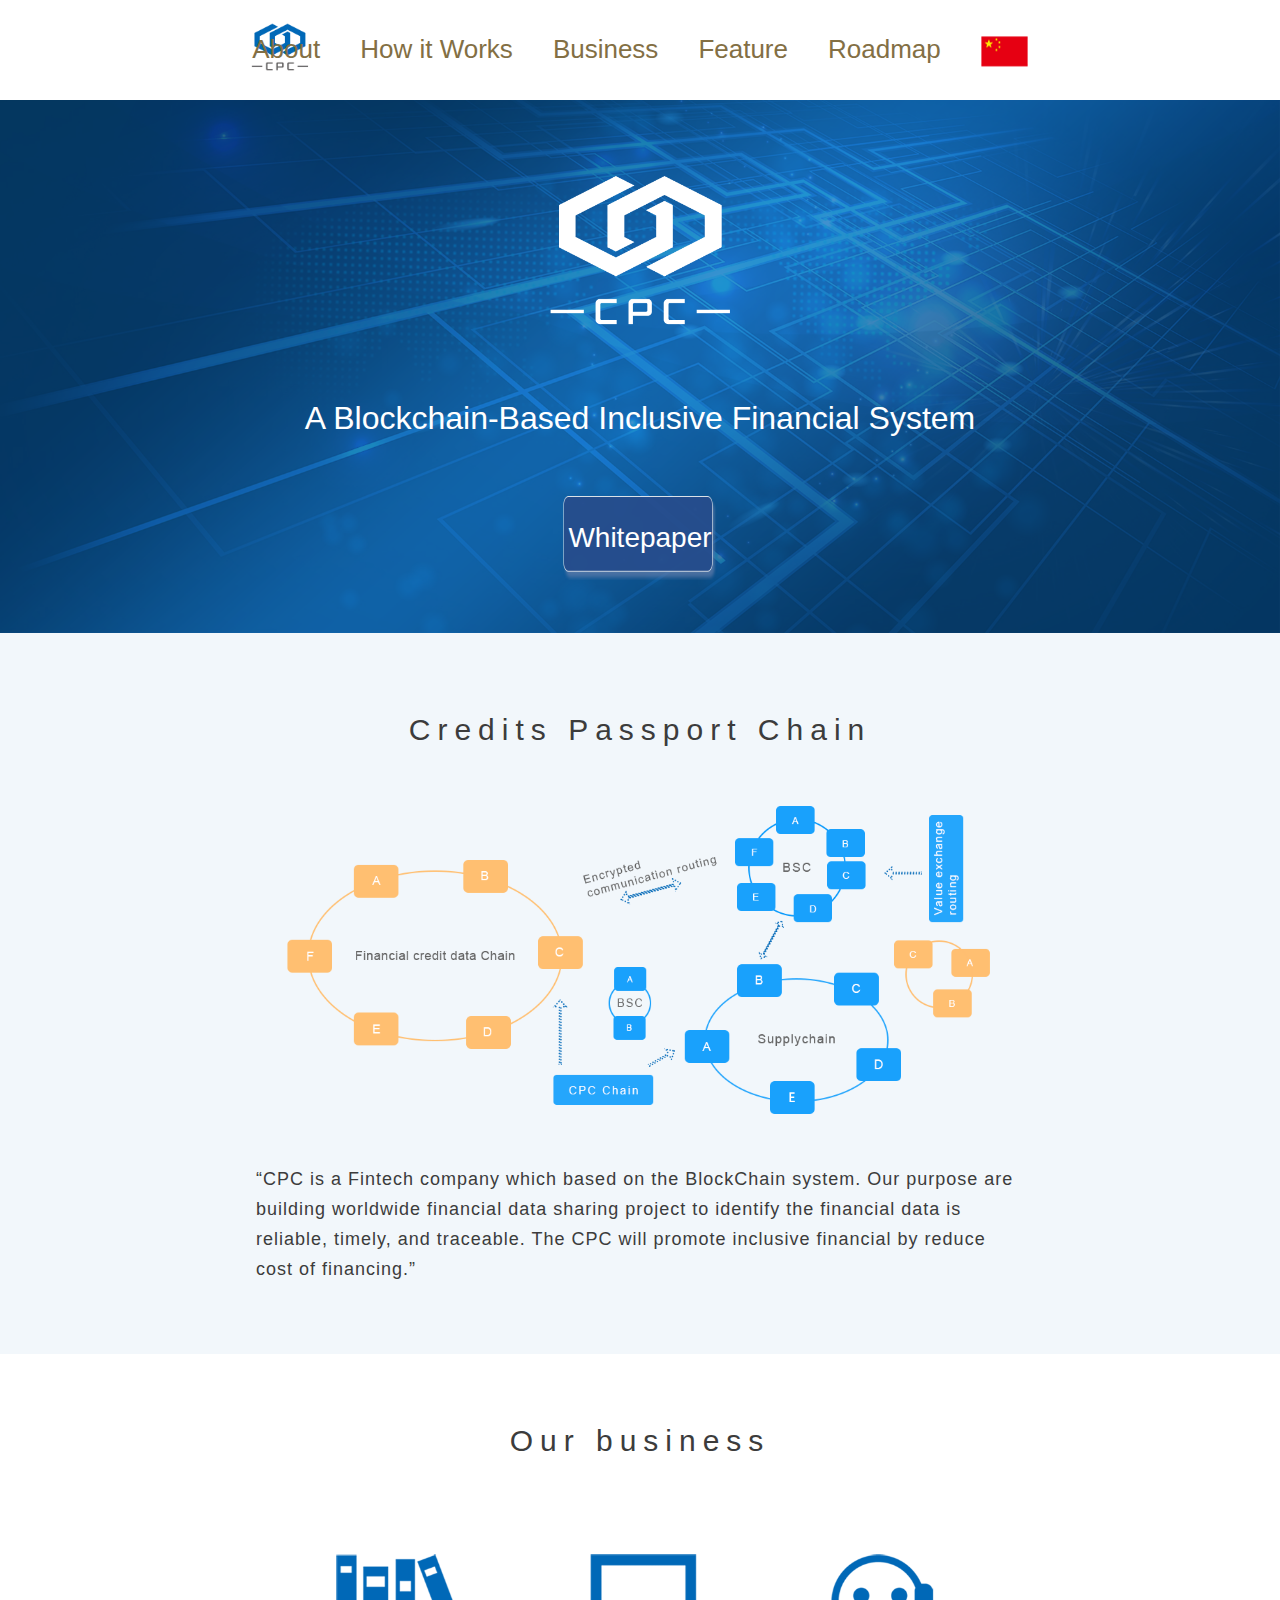
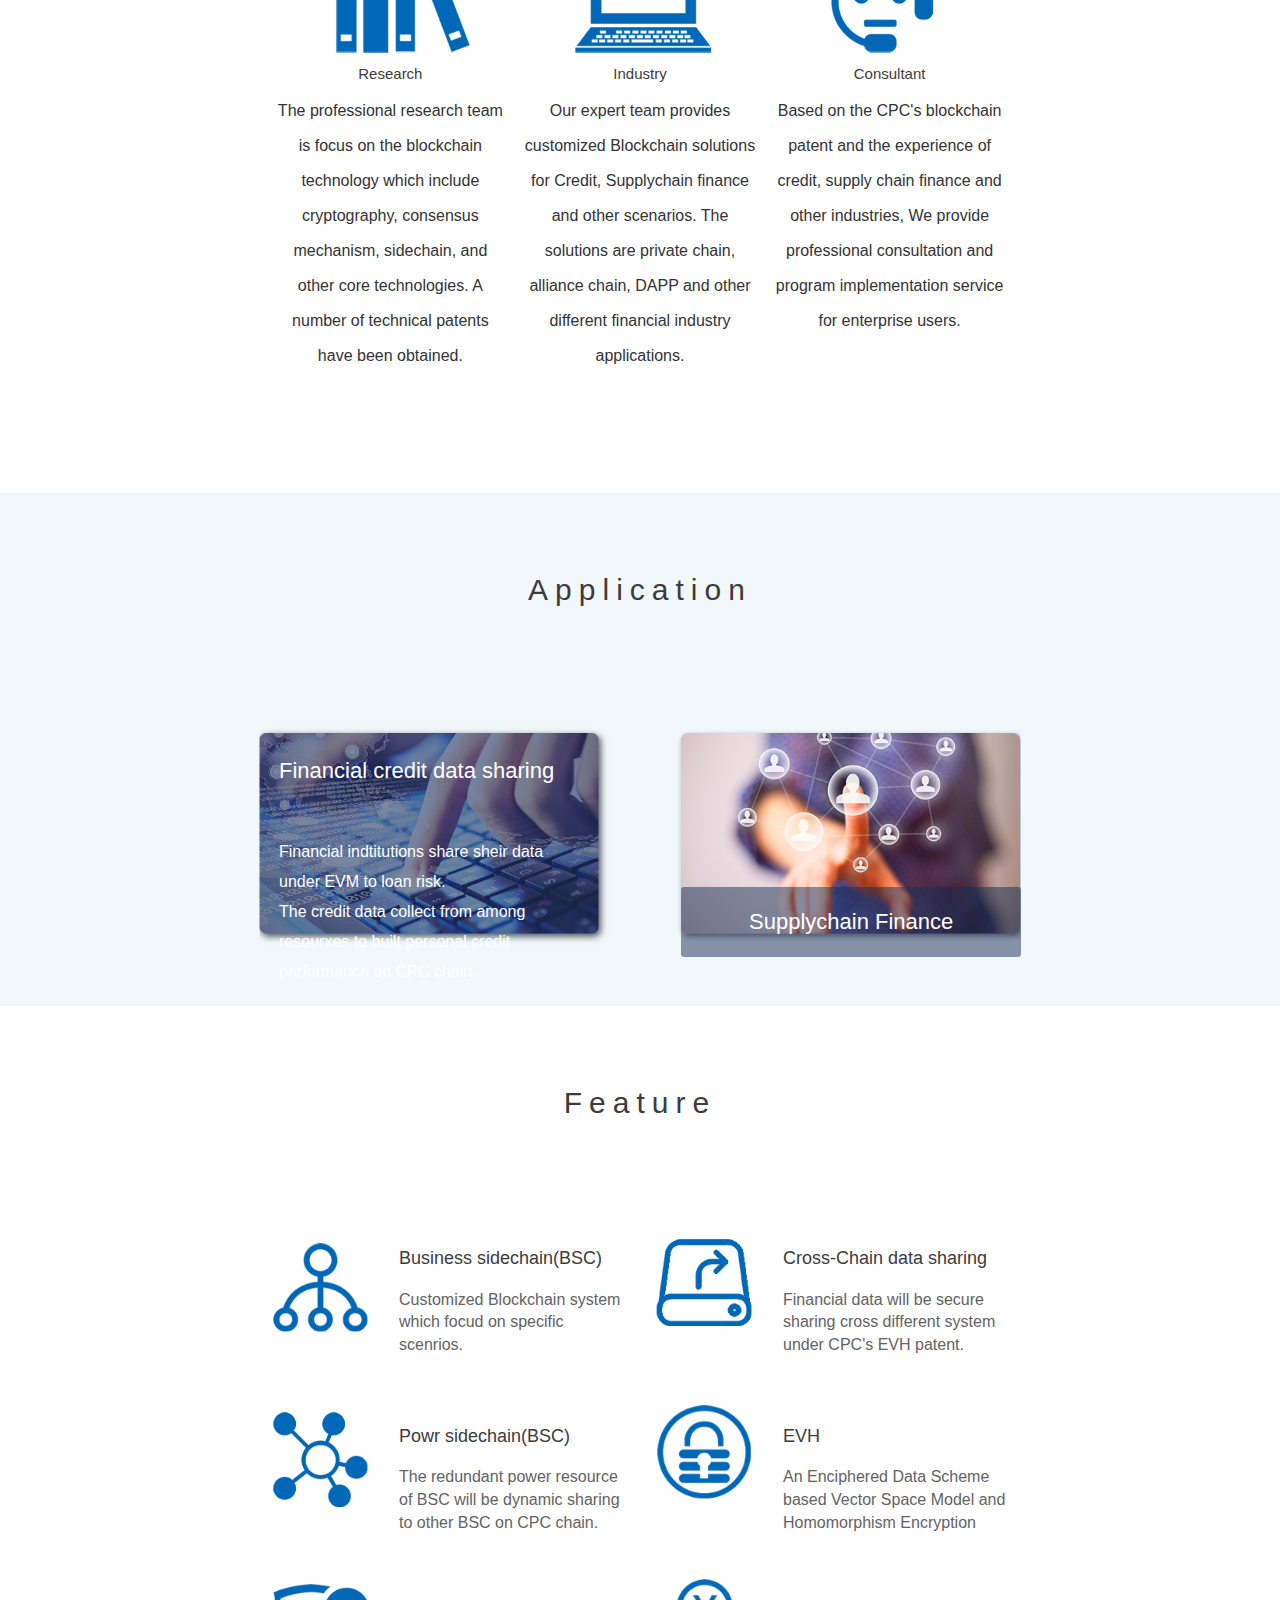
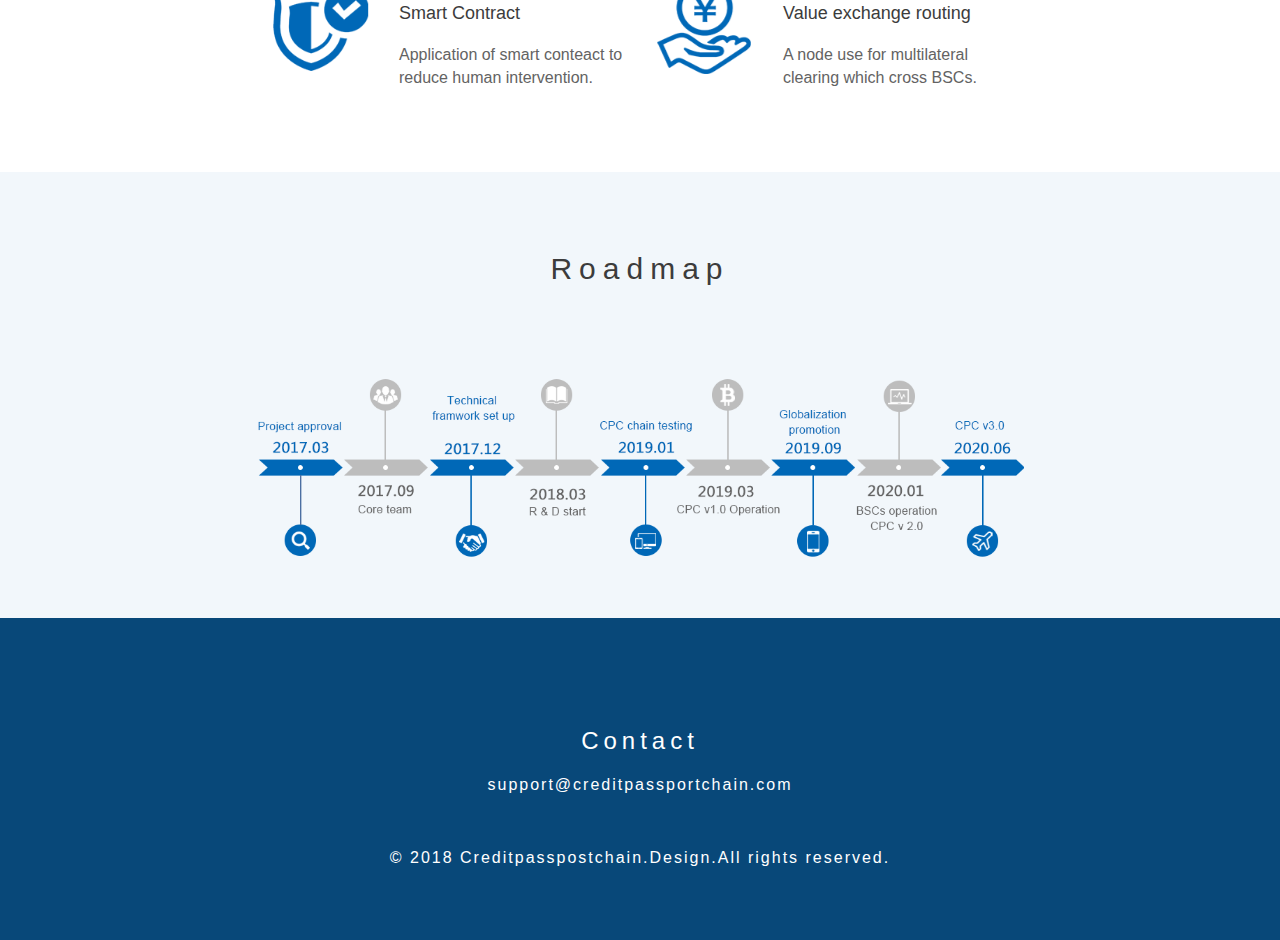
==== 信证通/mobile/index.html @ 22875850 "提交代码" ====
<!doctype html>
<html>
<head>
    <meta charset="utf-8">
    <title></title>
    <link href="../bootstrap/css/bootstrap.css" rel="stylesheet" type="text/css">
    <link href="../bootstrap/css/bootstrap-theme.css.no" rel="stylesheet" type="text/css">
    <link href="index.css" rel="stylesheet" type="text/css">
    <script src="../bootstrap/jquery-1.9.1.js"></script>
    <script src="../bootstrap/js/bootstrap.js"></script>
    <script src="../js/index.js"></script>
    <script>
        if (!/Android|webOS|iPhone|iPod|BlackBerry/i.test(navigator.userAgent)) {
            location.href = "../index.html"
        }
    </script>
</head>
<body style="margin: 0 auto;">
<div>

    <div class=" navbar-fixed-top header">
        <div class="banner">
            <table class="s_hd">
                <tbody>
                <tr>
                    <td style="margin:0;padding:0;">
                                <span class="s_nav">
                                    <a href="#">About</a>
                                    <a href="#about">How it Works</a>
                                    <a href="#service">Business</a>
                                     <a href="#innovate">Feature</a>
                                     <a href="#roadmap">Roadmap</a>
                                    <a href="chinese.html"><img src="../image/chinese.png" alt=""></a>
                                 </span>
                    </td>
                </tr>
                </tbody>
            </table>
        </div>
        <img src="../image/logoE.png" alt="" class="logo">
    </div>

    <div class="content">
        <div class="banner">
            <div class="banner-div">
                <div>
                    <h6>
                        <img class="bannerLogo" src="../image/bannerLogoE.png" alt="">
                    </h6>
                    <h2 class="blockchain"> A Blockchain-Based Inclusive Financial System</h2>
                    <div class="btnBox">

                        <a href="Creditpassportchain(CPC)v2.4.6.pdf">
                            <div class="btnRight fl">Whitepaper</div>
                        </a>

                    </div>
                </div>
            </div>
            <img style="width:100%;" src="../image/bannerBg.png">
        </div>
        <div class="about" id="about">
            <div>
                <h3 class="title-font">Credits Passport Chain</h3>
                <img src="../image/creditsE.png">
                <p class="divBox"> “CPC is a Fintech company which based on the BlockChain system. Our purpose
                    are building worldwide financial data sharing project to identify the financial data is
                    reliable, timely, and traceable. The CPC will promote inclusive financial by reduce cost of
                    financing.”</p>
            </div>
        </div>
        <div class="service" id="service">
            <h3 class="title-font">Our business</h3>
            <img src="../image/serviceBg.png" alt="">
            <div class="divBox">
                    <span>
                        <h5>Research</h5>
                        The professional research team is focus on the blockchain technology which include cryptography, consensus mechanism, sidechain, and other core technologies. A number of technical patents have been obtained.
                    </span>
                <span>
                        <h5>Industry</h5>
                        Our expert team provides customized Blockchain solutions for Credit, Supplychain finance and other scenarios. The solutions are  private chain, alliance chain, DAPP and other different financial industry applications.
                    </span>
                <span>
                        <h5>Consultant</h5>
                        Based on the CPC's blockchain patent and the experience of credit, supply chain finance and other industries, We provide professional consultation and program implementation service for enterprise users.
                    </span>
            </div>
        </div>
        <div class="business" id="business">
            <div>
                <h3 class="title-font">Application</h3>
                <div id="businessCon" class="businessCon ">
                        <span class="divBox">
                            <h5>Financial credit data sharing</h5>
                            Financial indtitutions share sheir data under EVM to loan risk.</br>
                            The credit data  collect from among resourxes to built personal credit performance on CPC chain.
                        </span>
                    <span class="spanRight divBox">
                            <h5 class="show">Supplychain Finance</h5>
                            <p class="showText">CPC provides customized Blockchain supplychain slotuions for our custom. These sloutions focus on different business scenarios.</p>
                        </span>
                </div>
            </div>
        </div>
        <div class="innovate" id="innovate">
            <h3 class="title-font">Feature</h3>
            <div class="container-fluid innovate-div">
                <div class="row">
                    <div class="col-xs-2"></div>
                    <div class="col-xs-2">
                        <img class="innovateCon-img" src="../image/innovateLeft.png" alt="">
                    </div>
                    <div class="innovateCon col-xs-6">
                            <span>
                                <h4>Business sidechain(BSC)</h4>
                                Customized Blockchain system which focud on specific scenrios.
                            </span>
                        <span>
                                <h4>Powr sidechain(BSC)</h4>
                                The redundant power resource of BSC will be dynamic sharing to other BSC on CPC chain.
                            </span>
                        <span>
                                <h4>Smart Contract</h4>
                                Application of smart conteact to reduce human intervention.
                            </span>
                    </div>
                    <div class="col-xs-2"></div>
                </div>
                <div class="row">
                    <div class="col-xs-2"></div>
                    <div class="col-xs-2">
                        <img class="innovateCon-img" src="../image/innovateRight.png" alt="">
                    </div>
                    <div class="innovateCon col-xs-6">
                            <span>
                                <h4>Cross-Chain data sharing</h4>
                                Financial data will be secure sharing cross different system under CPC's EVH patent.
                            </span>
                        <span>
                                <h4>EVH</h4>
                                An Enciphered Data Scheme based Vector Space Model and Homomorphism Encryption
                            </span>
                        <span>
                                <h4>Value exchange routing</h4>
                                A node use for multilateral clearing which cross BSCs.
                            </span>
                    </div>
                    <div class="col-xs-2"></div>
                </div>
            </div>
        </div>
        <div class="roadmap" id="roadmap">
            <div class="roadmapCon">
                <h3 class="title-font">Roadmap</h3>
                <img class="roadmapCon-img" src="../image/roadmapE.png" alt="">
            </div>
        </div>
    </div>
    <div class="footer">
        <div class="footerCon">
            <h4>Contact</h4>
            <p>support@creditpassportchain.com</p>
            <p class="footerCon-p">© 2018 Creditpasspostchain.Design.All rights reserved.</p>
        </div>
    </div>
</div>
</body>
</html>
---- 信证通/mobile/index.css ----
.s_hd {
    margin: 0 auto;
    border-collapse: collapse;
    border-width: 0;
    vertical-align: middle;
}

.s_nav {
    margin: 0;
}

.s_nav a {
    padding: 10px 20px 10px 20px;
    float: left;
    font-size: 26px;
    display: block;
    margin: 0;
    top: 50%;
    transform: translateY(-50%);
    text-decoration: none;
    color: #836f44;
    text-align: center;
}

.switch_lanmu {
    color: #005699 !important;
    border-bottom: 1px #005699 solid;
}

.s_nav a:hover {
    color: #005699 !important;
    border-bottom: 1px #005699 solid;
}

.logo {
    width: 60px;
    margin-top: -30px;
    margin-left: 30px;
}

.blockchain {
    position: absolute;
    font-size: 32px;
    color: #ffffff;
    width: 100%;
    bottom: 35%;
    text-align: center;
}

.btnBox {
    height: 92px;
}

.btnRight {
    background: url(../image/btnBg2.png);
    background-size: 100% 100%;
    position: absolute;
    left: 50%;
    bottom: 10%;
    float: left;
    transform: translate(-50%, 0%);
    height: 92px;
    width: 300px;
    color: #fff;
    font-size: 28px;
    text-align: center;
    line-height: 84px;
}

.bannerLogo {
    width: 15%;
    left: 50%;
    position: absolute;
    transform: translate(-50%, 0%);
}

.title-font {
    font-size: 30px;
    letter-spacing: 7px;
    color: #3c3c3c;
    text-align: center;
}

.content {
    margin-top: 100px;
}

.content .banner {
    position: relative;
}

.content .banner .banner-div {
    position: absolute;
    width: 100%;
    height: 100%;
}

.content .about {
    width: 100%;
    background: #f2f7fb;
    padding: 60px 5% 60px 5%;
}

.content .about div img {
    width: 100%;
    margin-top: 50px;
}

.content .about div p {
    font-size: 18px;
    line-height: 30px;
    letter-spacing: 5px;
    margin-top: 50px;
    color: #3c3c3c;
}

.content .about .divBox {
    letter-spacing: 1px;
}

.content .service {
    padding: 50px 5% 120px 5%;
}

.content .service img {
    width: 80%;
    margin-left: 10%;
    margin-top: 80px;
}

.content .service h6 {
    margin: 126px 0 38px 74px;
}

.content .service div span h5 {
    font-size: 15px;
    color: #3c3c3c;
    text-align: center;
}

.content .service .divBox {
    text-align: center;
}

.content .service .divBox span {
    letter-spacing: 0;
}

.content .service div span {
    display: inline-block;
    width: 30%;
    font-size: 16px;
    line-height: 35px;
    letter-spacing: 3px;
    margin: 0 1%;
    vertical-align: top;
}

.content .business {
    width: 100%;
    background: #f2f7fb;
    padding: 60px 5% 60px 5%;
}

.content .business div .businessCon {
    background: url(../image/businesses.png);
    background-size: 100% 100%;
    margin-top: 120px;
    position: relative;
}

.content .business div .businessCon span {
    display: inline-block;
    width: 40%;
    color: #fff;
    font-size: 16px;
    line-height: 30px;
    letter-spacing: 3px;
    margin-left: 3%;
    vertical-align: top;
}

.content .business div .businessCon span h5 {
    font-size: 22px;
    margin-top: 10%;
    margin-bottom: 10%;
}

.content .business div .businessCon .spanRight {
    position: absolute;
    display: inline-block;
    width: 44.2%;
    height: 92%;
    color: #fff;
    font-size: 16px;
    margin-left: 12.4%;
    margin-top: 1%;
    font-weight: 500;
    vertical-align: bottom;
}

.content .business div .businessCon .spanRight h5 {
    color: #fff;
    font-size: 22px;
    height: 50px;
    line-height: 50px;
    background: rgba(24, 44, 82, 0.5);
    text-align: center;
    margin-top: 46%;
    border-radius: 3px;
}

.content .business div .businessCon .spanRight .showText {
    display: none;
    padding: 0 20px;
}

.content .business div .businessCon .divBox {
    letter-spacing: 0;
}

.content .innovate {
    width: 100%;
    padding: 60px 0% 0px 0%;
    margin: 0 auto;
}

.innovate-div {
    margin-top: 120px;
}

.innovateCon-img {
    width: 100%;
}

.innovateCon {
    height: 100%;
}

.innovateCon span {
    display: block;
    font-size: 16px;
    color: #636363;
    letter-spacing: 1px;
    background: #fff;
}

.innovateCon span h4, .content .innovate .innovateCon .innovateCon-right div span h4 {
    font-size: 18px;
    color: #3c3c3c;
    margin-bottom: 20px;
}

.innovateCon span {
    letter-spacing: 0;
}

.fl {
    float: left;
}

.content .roadmap {
    background: #f2f7fb;
    width: 100%;
    background: #f2f7fb;
    padding: 60px 5% 60px 5%;
}

.roadmapCon-img {
    width: 100%;
    margin-top: 80px;
}

.footer {
    background: #084879;
    padding: 100px 20% 60px 20%;
}

.footer .footerCon {
    color: #fff;
    margin: 0 auto;
}

.footer .footerCon h4 {
    font-size: 24px;
    font-family: 'Arial';
    letter-spacing: 5px;
    margin-bottom: 20px;
    text-align: center;
}

.footer .footerCon p {
    font-size: 16px;
    letter-spacing: 2px;
    text-align: center;
}

.footer .footerCon .footerCon-p {
    margin-top: 50px;
}

.header {
    background-color: #FFFFFF;
    padding-top: 50px;
    height: 100px;
}

.banner {
    position: absolute;
    width: 100%;
    height: 100%;
}
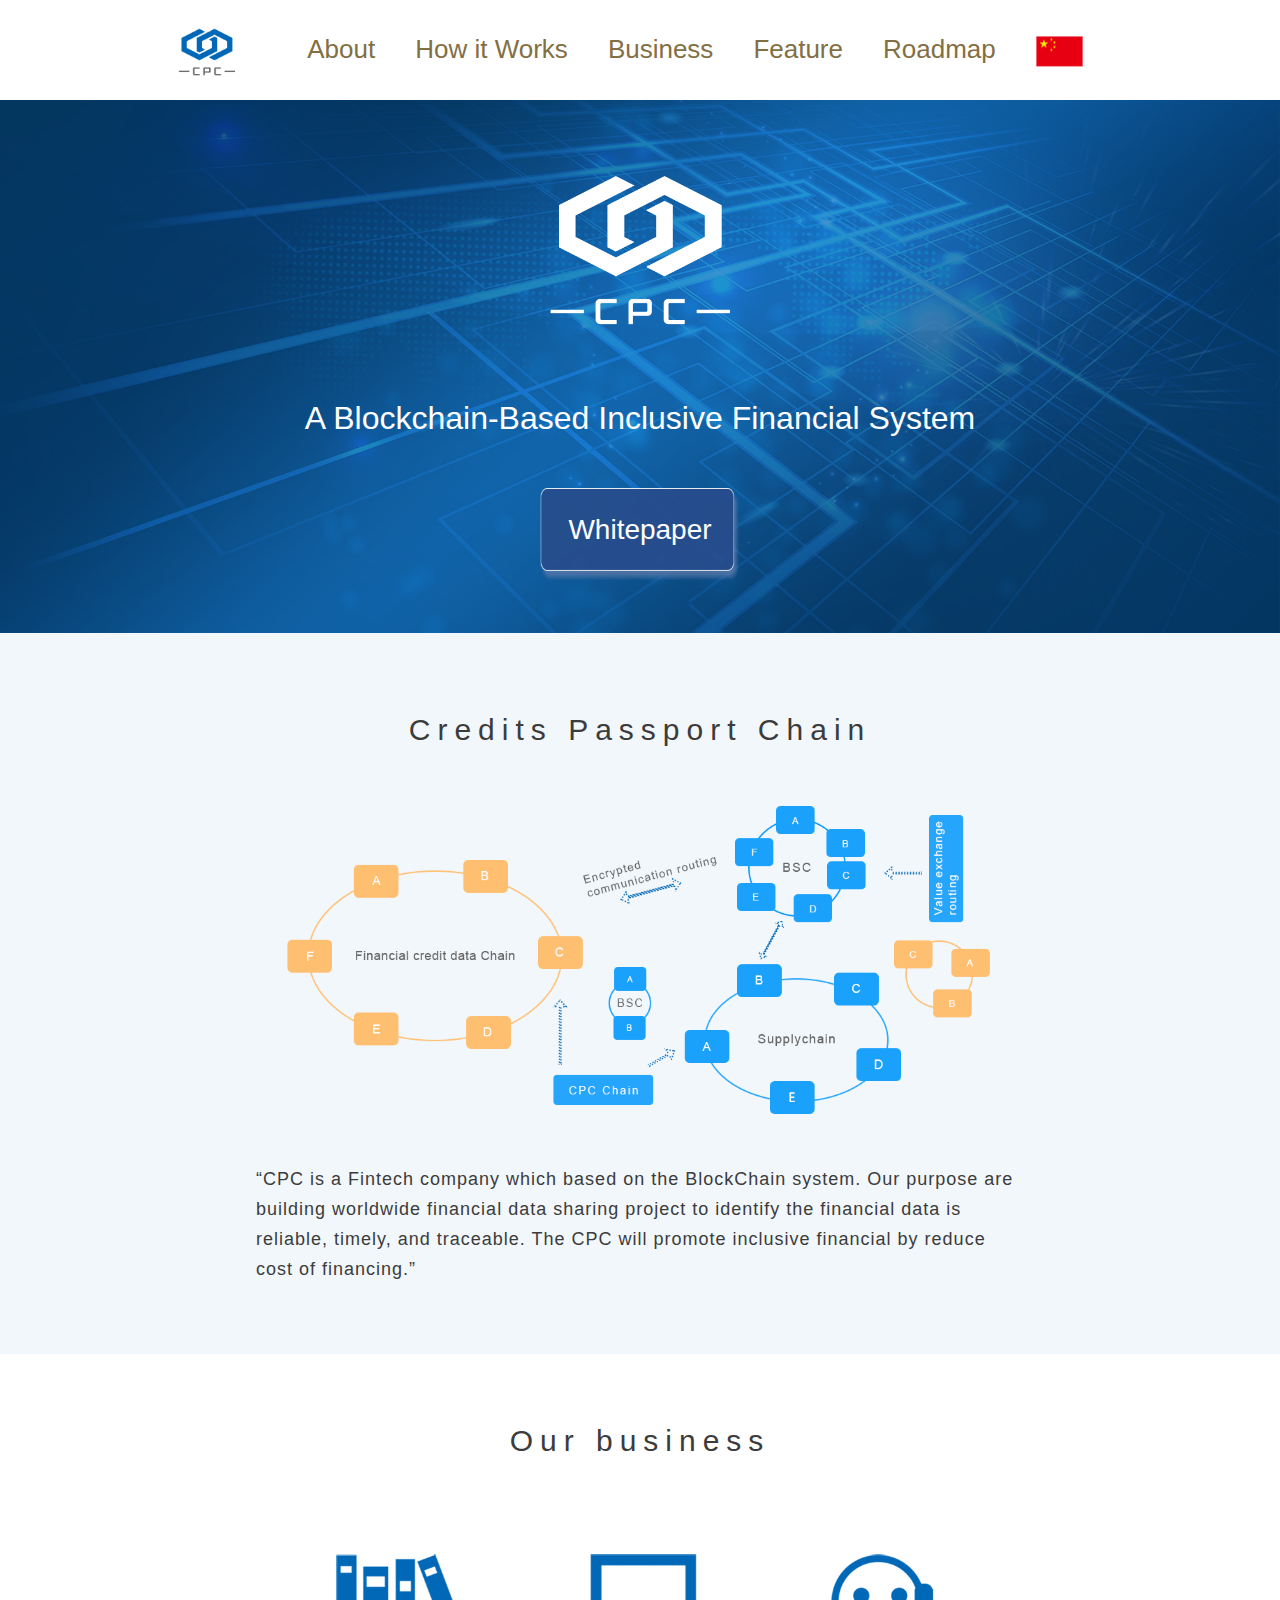
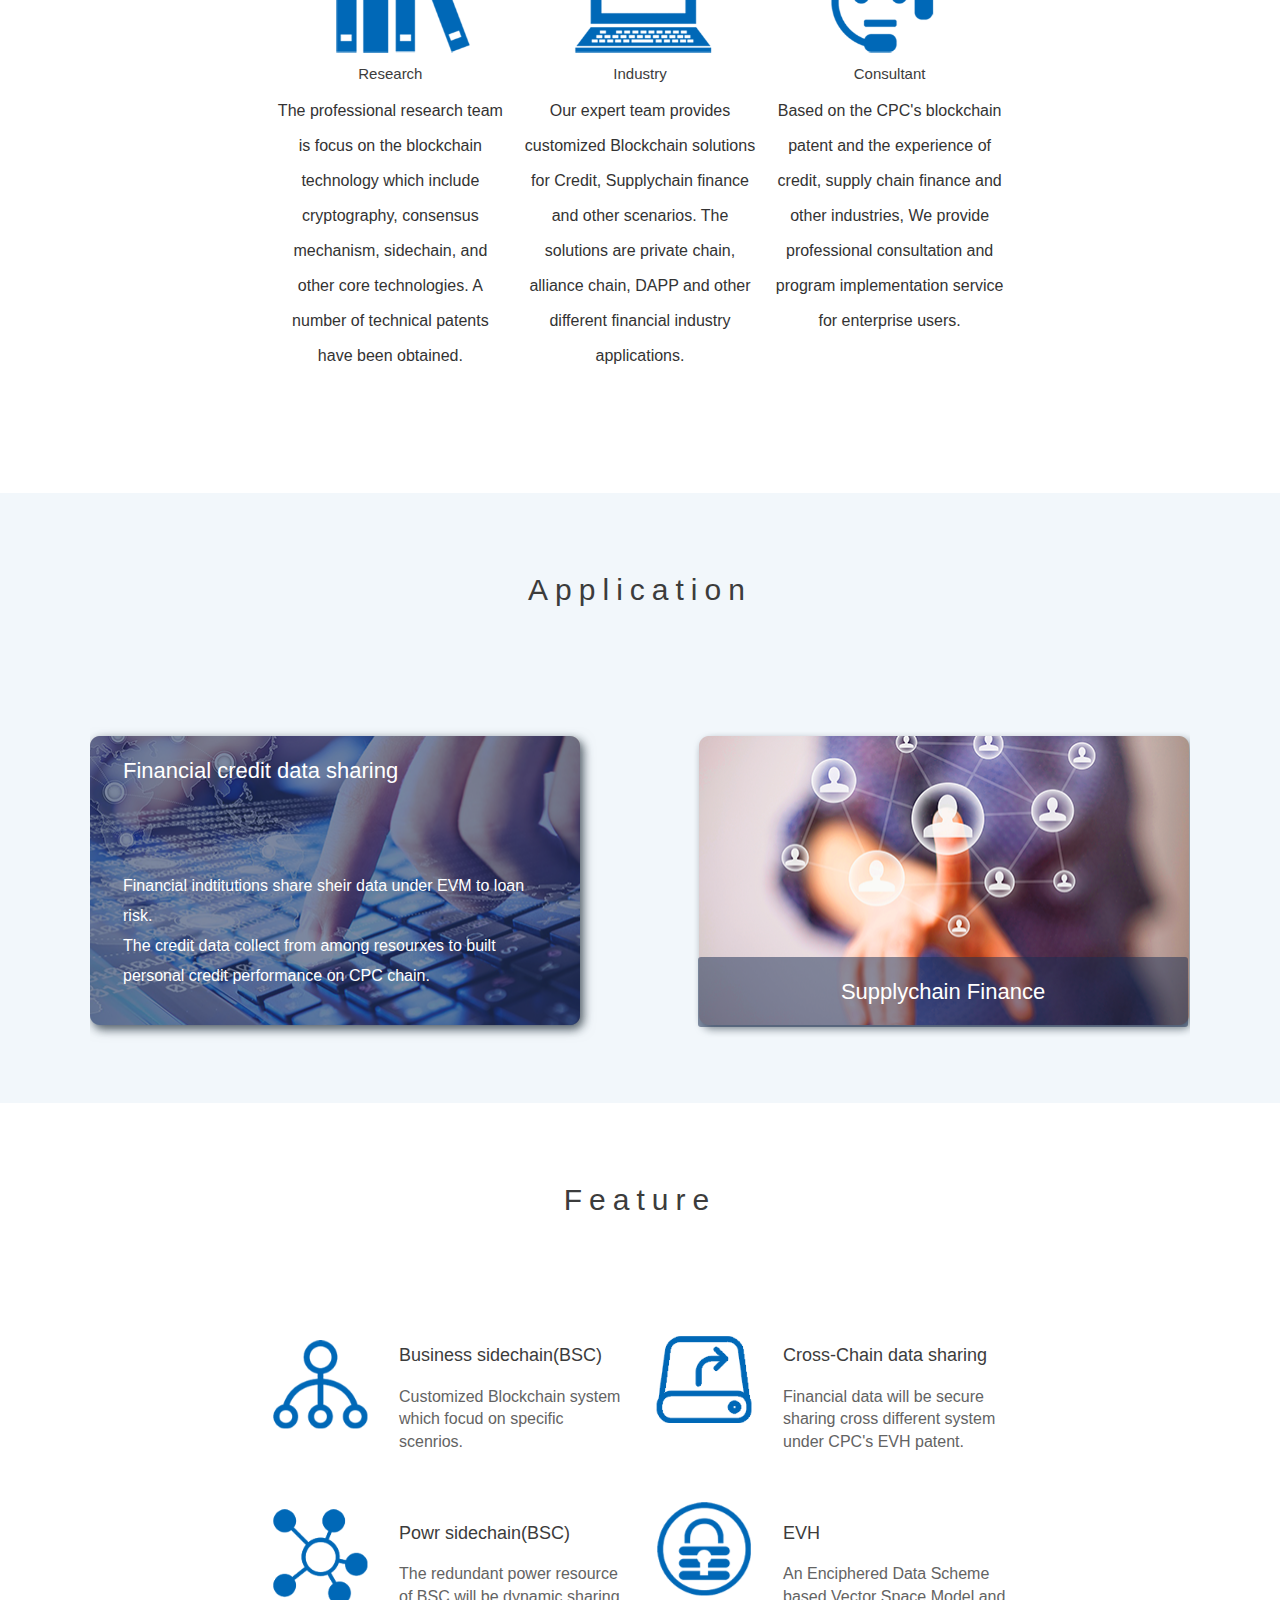
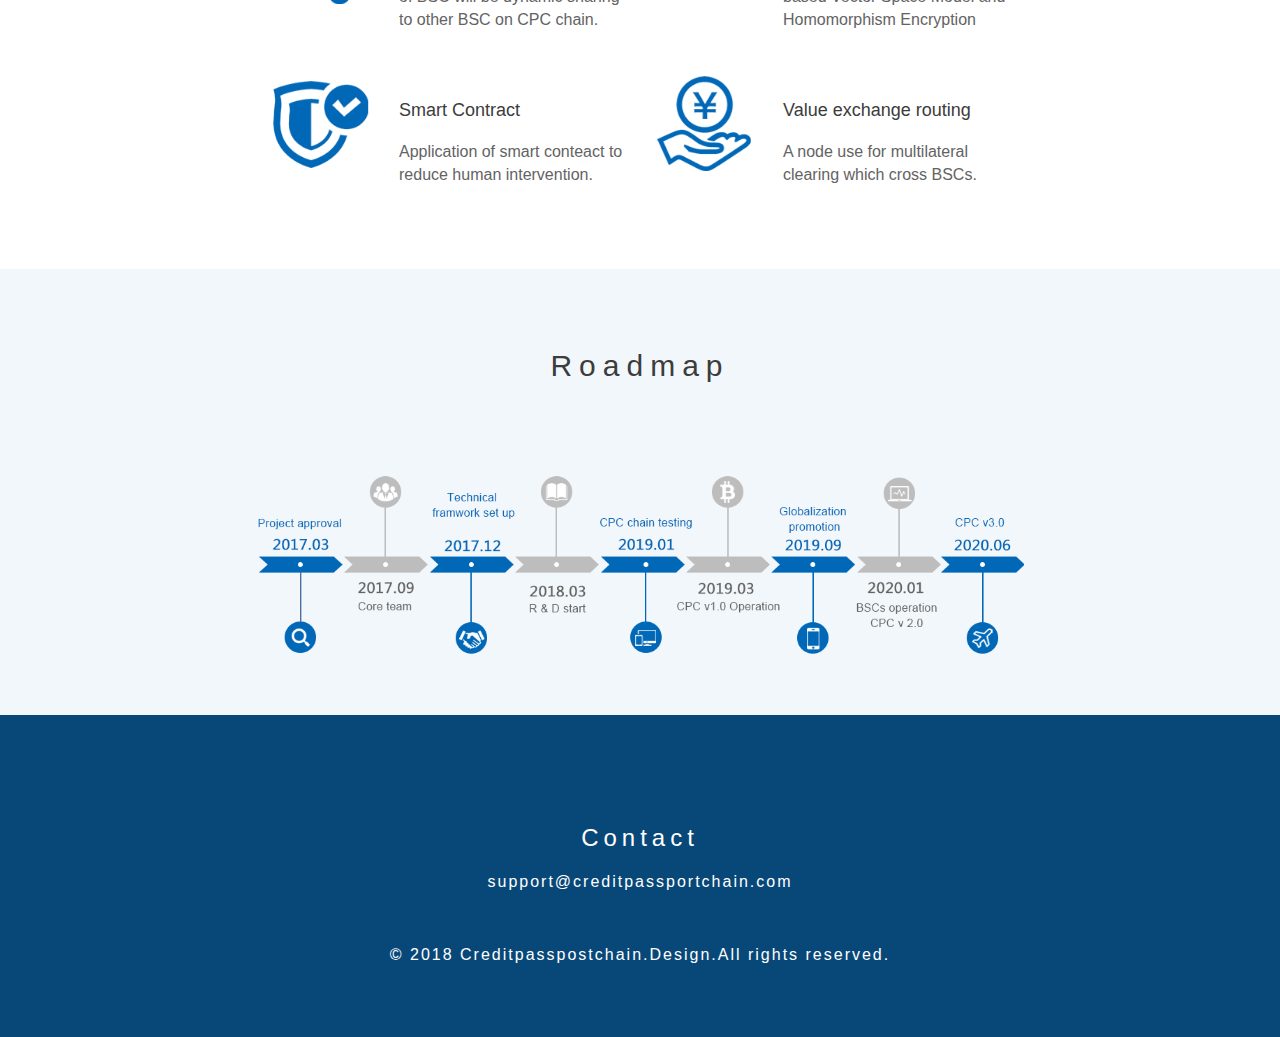
==== commit a6122b6a: "提交代码" ====
--- a/信证通/mobile/index.html
+++ b/信证通/mobile/index.html
@@ -14,6 +14,11 @@
             location.href = "../index.html"
         }
     </script>
+    <style>
+        body {
+            font-family: Arial
+        }
+    </style>
 </head>
 <body style="margin: 0 auto;">
 <div>
--- a/信证通/mobile/index.css
+++ b/信证通/mobile/index.css
@@ -311,3 +311,6 @@
     width: 100%;
     height: 100%;
 }
+.arial{
+    font-family: Arial;
+}
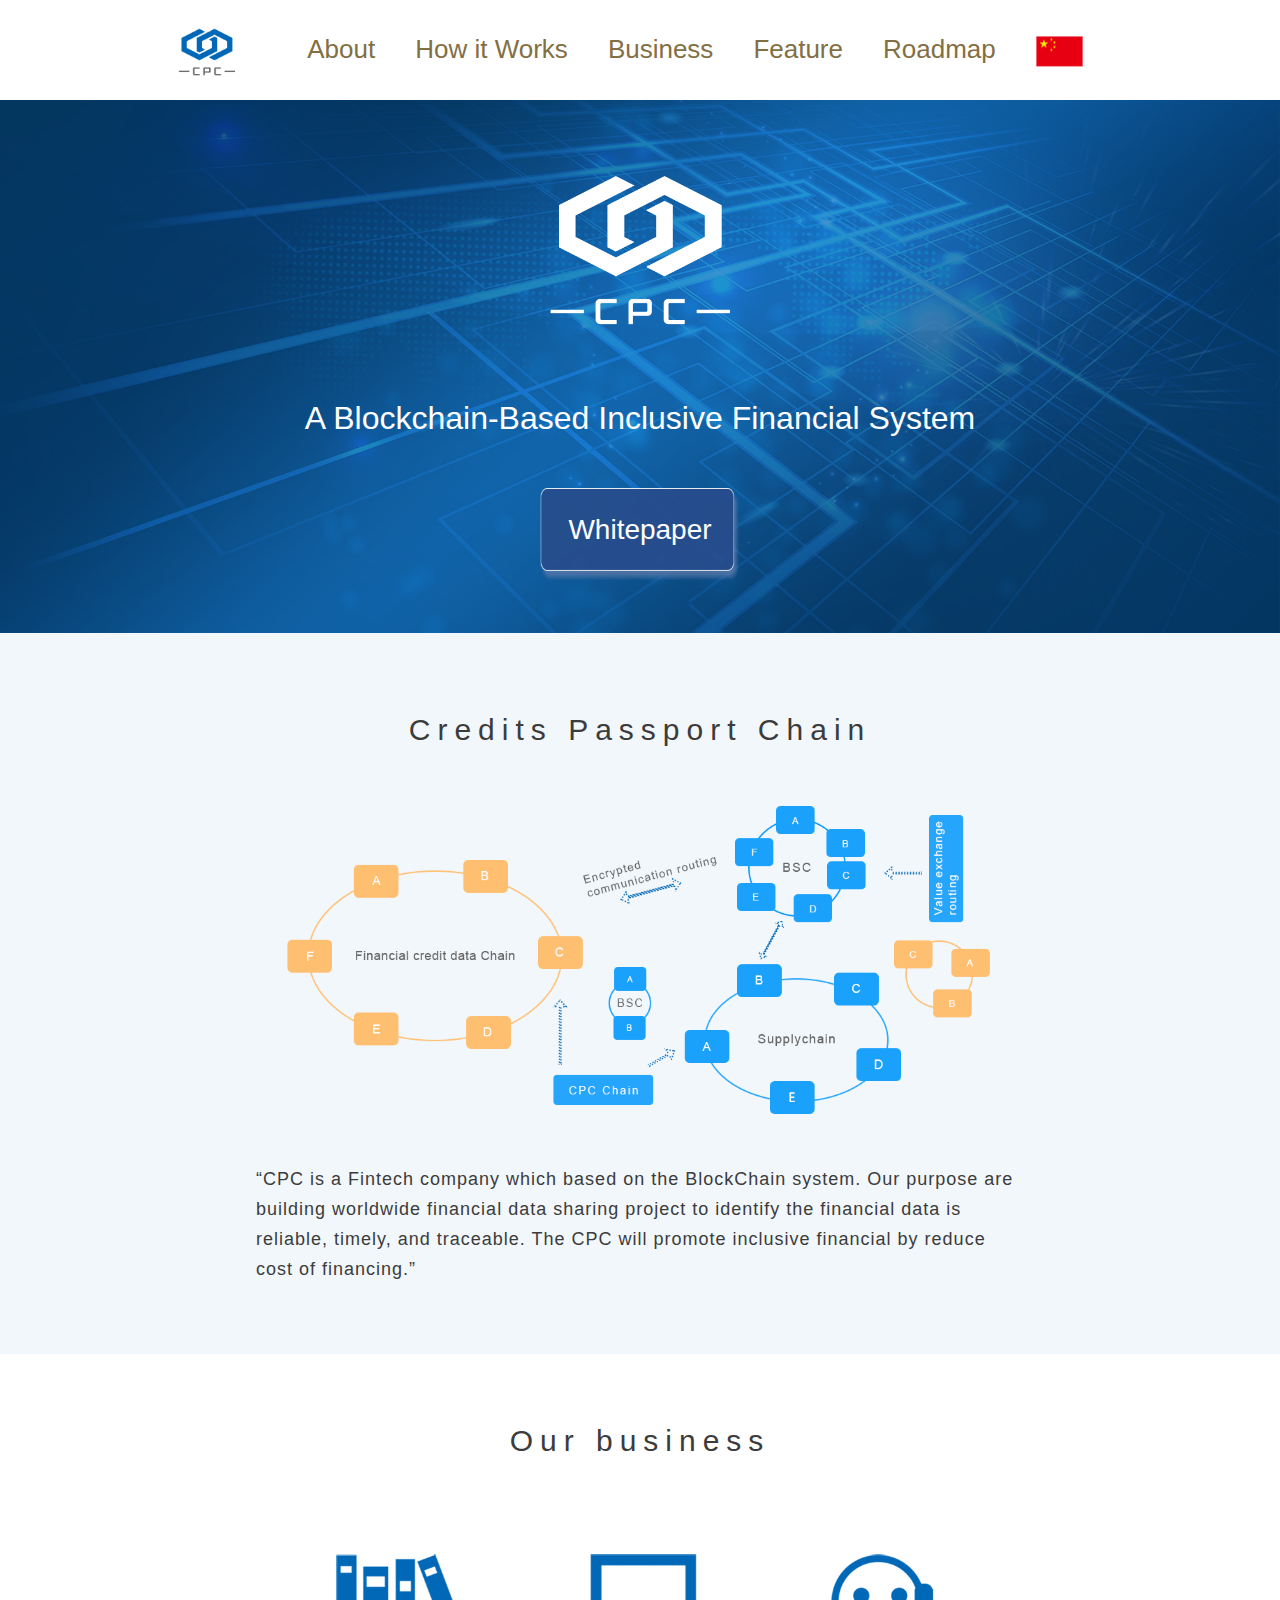
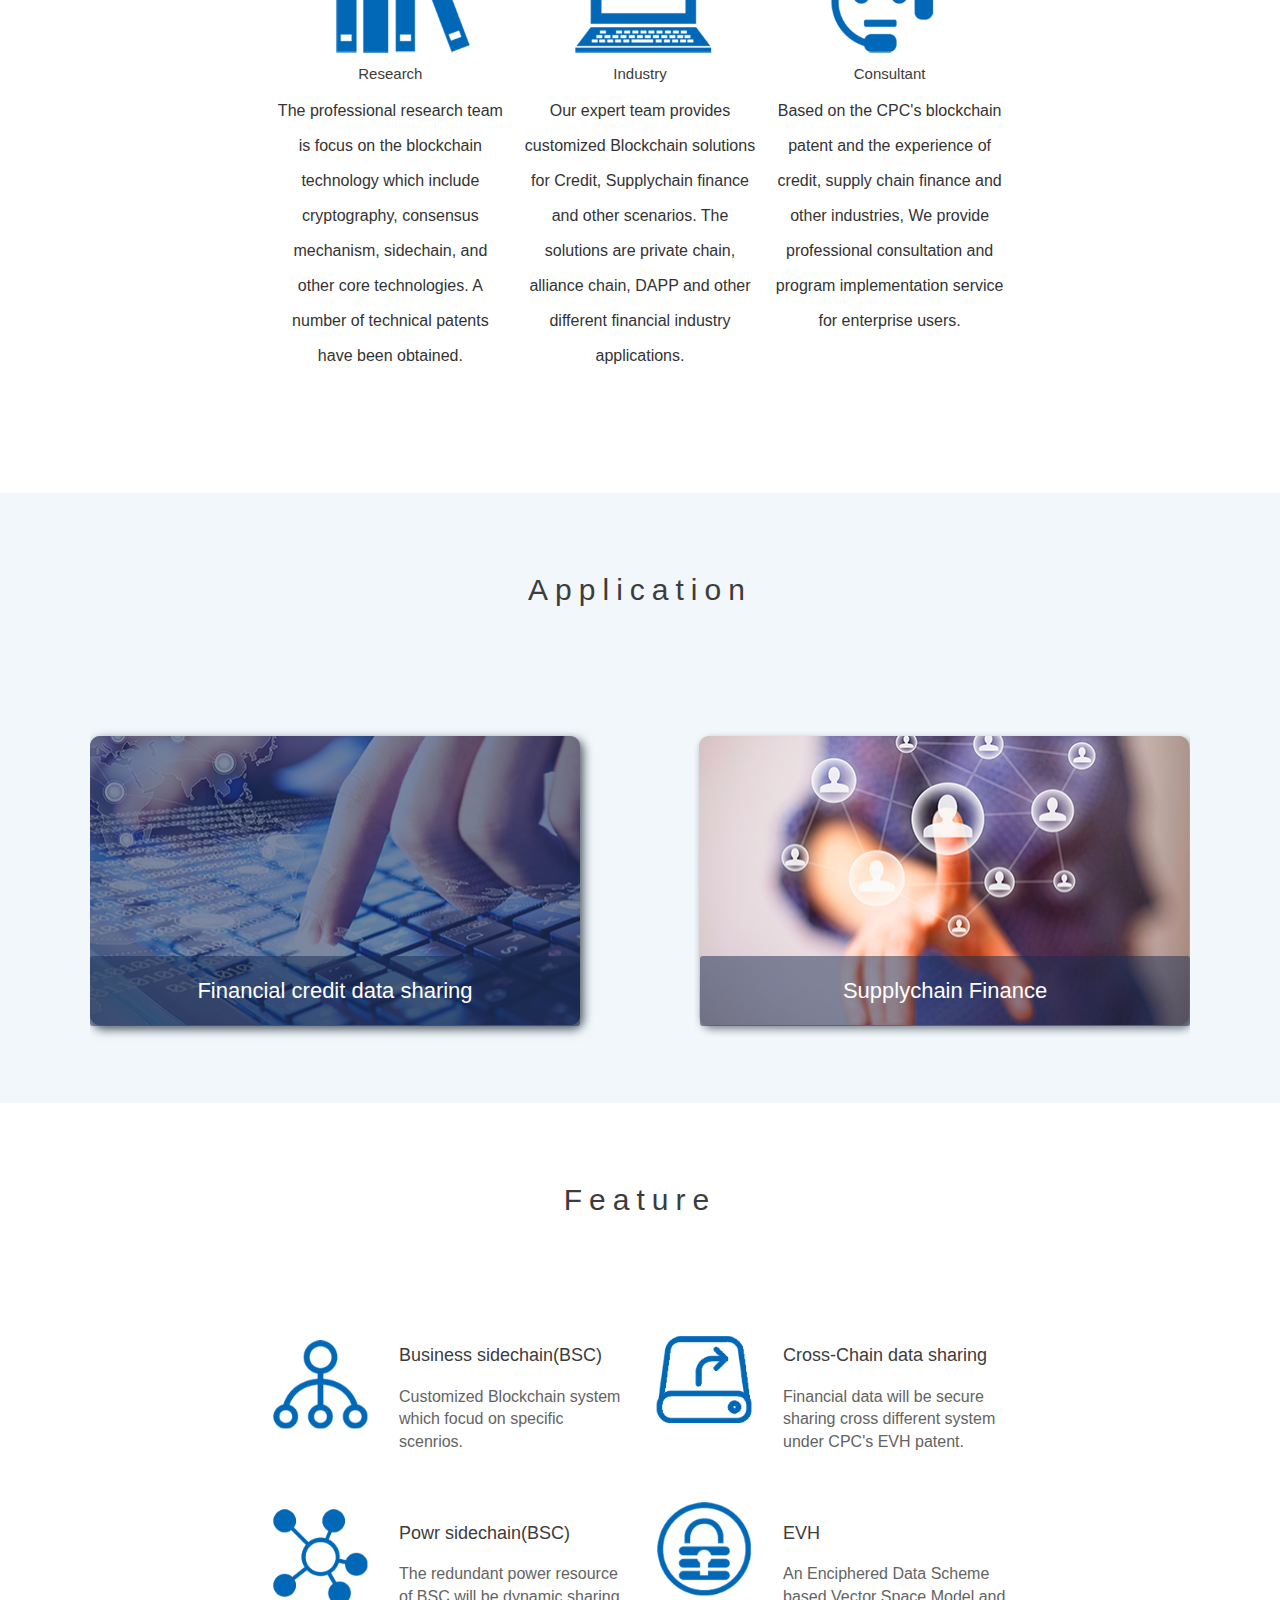
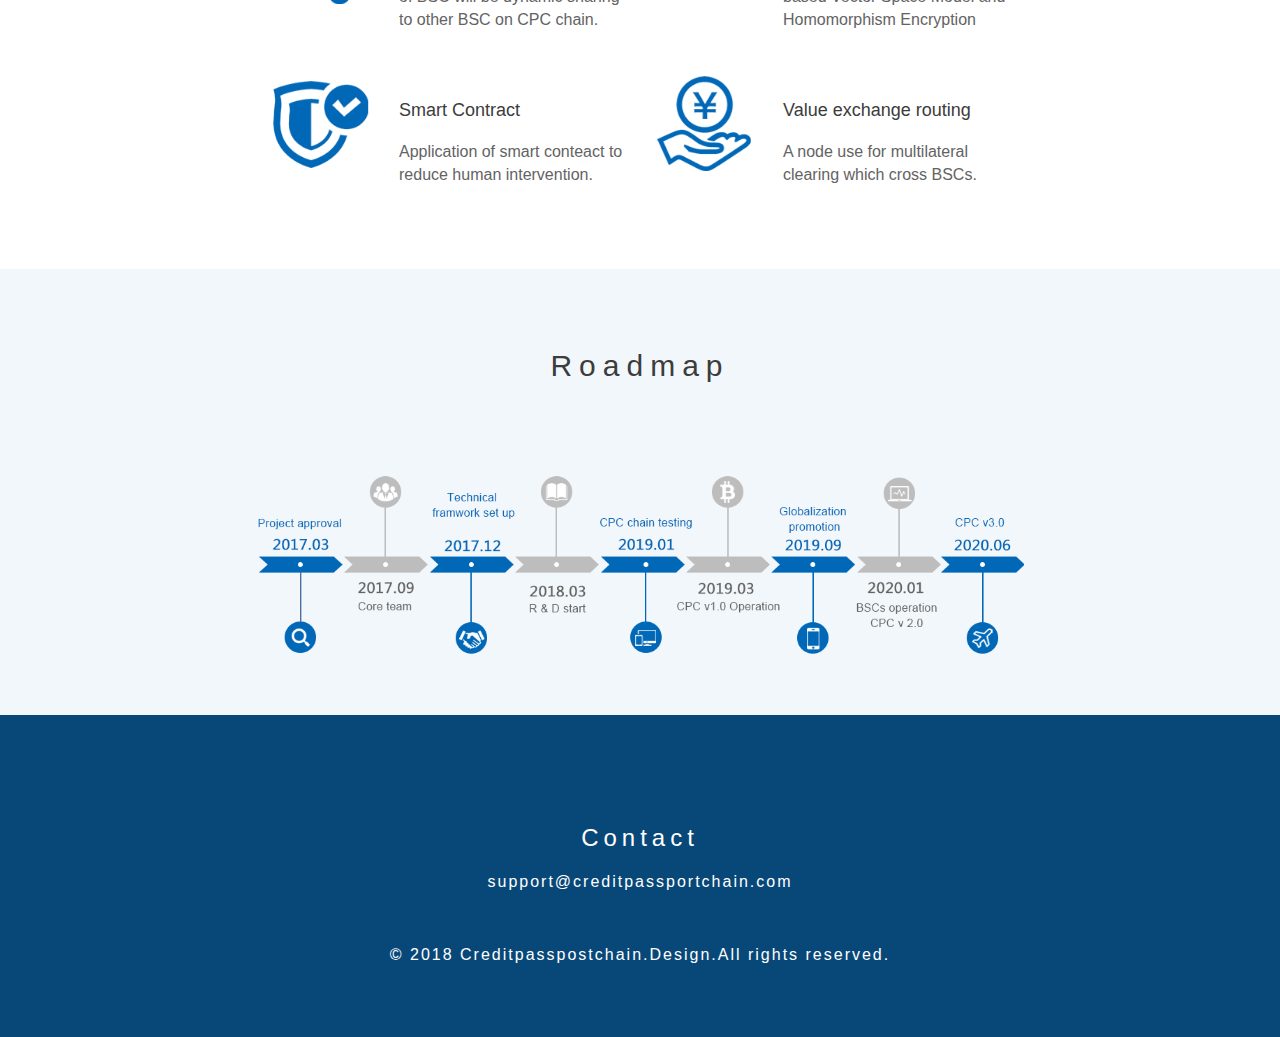
==== commit de9cbbf3: "提交代码" ====
--- a/信证通/mobile/index.html
+++ b/信证通/mobile/index.html
@@ -96,10 +96,11 @@
             <div>
                 <h3 class="title-font">Application</h3>
                 <div id="businessCon" class="businessCon ">
-                        <span class="divBox">
-                            <h5>Financial credit data sharing</h5>
-                            Financial indtitutions share sheir data under EVM to loan risk.</br>
-                            The credit data  collect from among resourxes to built personal credit performance on CPC chain.
+                        <span  class="spanLeft divBox">
+                            <h5 class="show">Financial credit data sharing</h5>
+                            <p class="showText">Financial indtitutions share sheir data under EVM to loan risk.</br>
+                                The credit data  collect from among resourxes to built personal credit performance on CPC chain.
+                            </p>
                         </span>
                     <span class="spanRight divBox">
                             <h5 class="show">Supplychain Finance</h5>
--- a/信证通/mobile/index.css
+++ b/信证通/mobile/index.css
@@ -175,9 +175,8 @@
     width: 40%;
     color: #fff;
     font-size: 16px;
-    line-height: 30px;
+    line-height: 25px;
     letter-spacing: 3px;
-    margin-left: 3%;
     vertical-align: top;
 }
 
@@ -187,31 +186,57 @@
     margin-bottom: 10%;
 }
 
-.content .business div .businessCon .spanRight {
+.content .business div .businessCon .spanLeft {
     position: absolute;
     display: inline-block;
-    width: 44.2%;
+    width: 44.5%;
     height: 92%;
     color: #fff;
-    font-size: 16px;
-    margin-left: 12.4%;
-    margin-top: 1%;
+    margin-left: 0.5%;
+    font-size: 16px;
     font-weight: 500;
     vertical-align: bottom;
 }
 
-.content .business div .businessCon .spanRight h5 {
+.content .business div .businessCon .spanLeft h5 {
     color: #fff;
     font-size: 22px;
     height: 50px;
     line-height: 50px;
+    padding-left: 5%;
+    padding-right: 5%;
     background: rgba(24, 44, 82, 0.5);
     text-align: center;
-    margin-top: 46%;
+    margin-top: 48%;
     border-radius: 3px;
 }
 
-.content .business div .businessCon .spanRight .showText {
+.content .business div .businessCon .spanRight {
+    position: absolute;
+    display: inline-block;
+    width: 44.5%;
+    height: 92%;
+    color: #fff;
+    font-size: 16px;
+    margin-left: 55%;
+    font-weight: 500;
+    vertical-align: bottom;
+}
+
+.content .business div .businessCon .spanRight h5 {
+    color: #fff;
+    font-size: 22px;
+    height: 50px;
+    line-height: 50px;
+    padding-left: 5%;
+    padding-right: 5%;
+    background: rgba(24, 44, 82, 0.5);
+    text-align: center;
+    margin-top: 48%;
+    border-radius: 3px;
+}
+
+.showText {
     display: none;
     padding: 0 20px;
 }
@@ -311,6 +336,7 @@
     width: 100%;
     height: 100%;
 }
-.arial{
+
+.arial {
     font-family: Arial;
 }
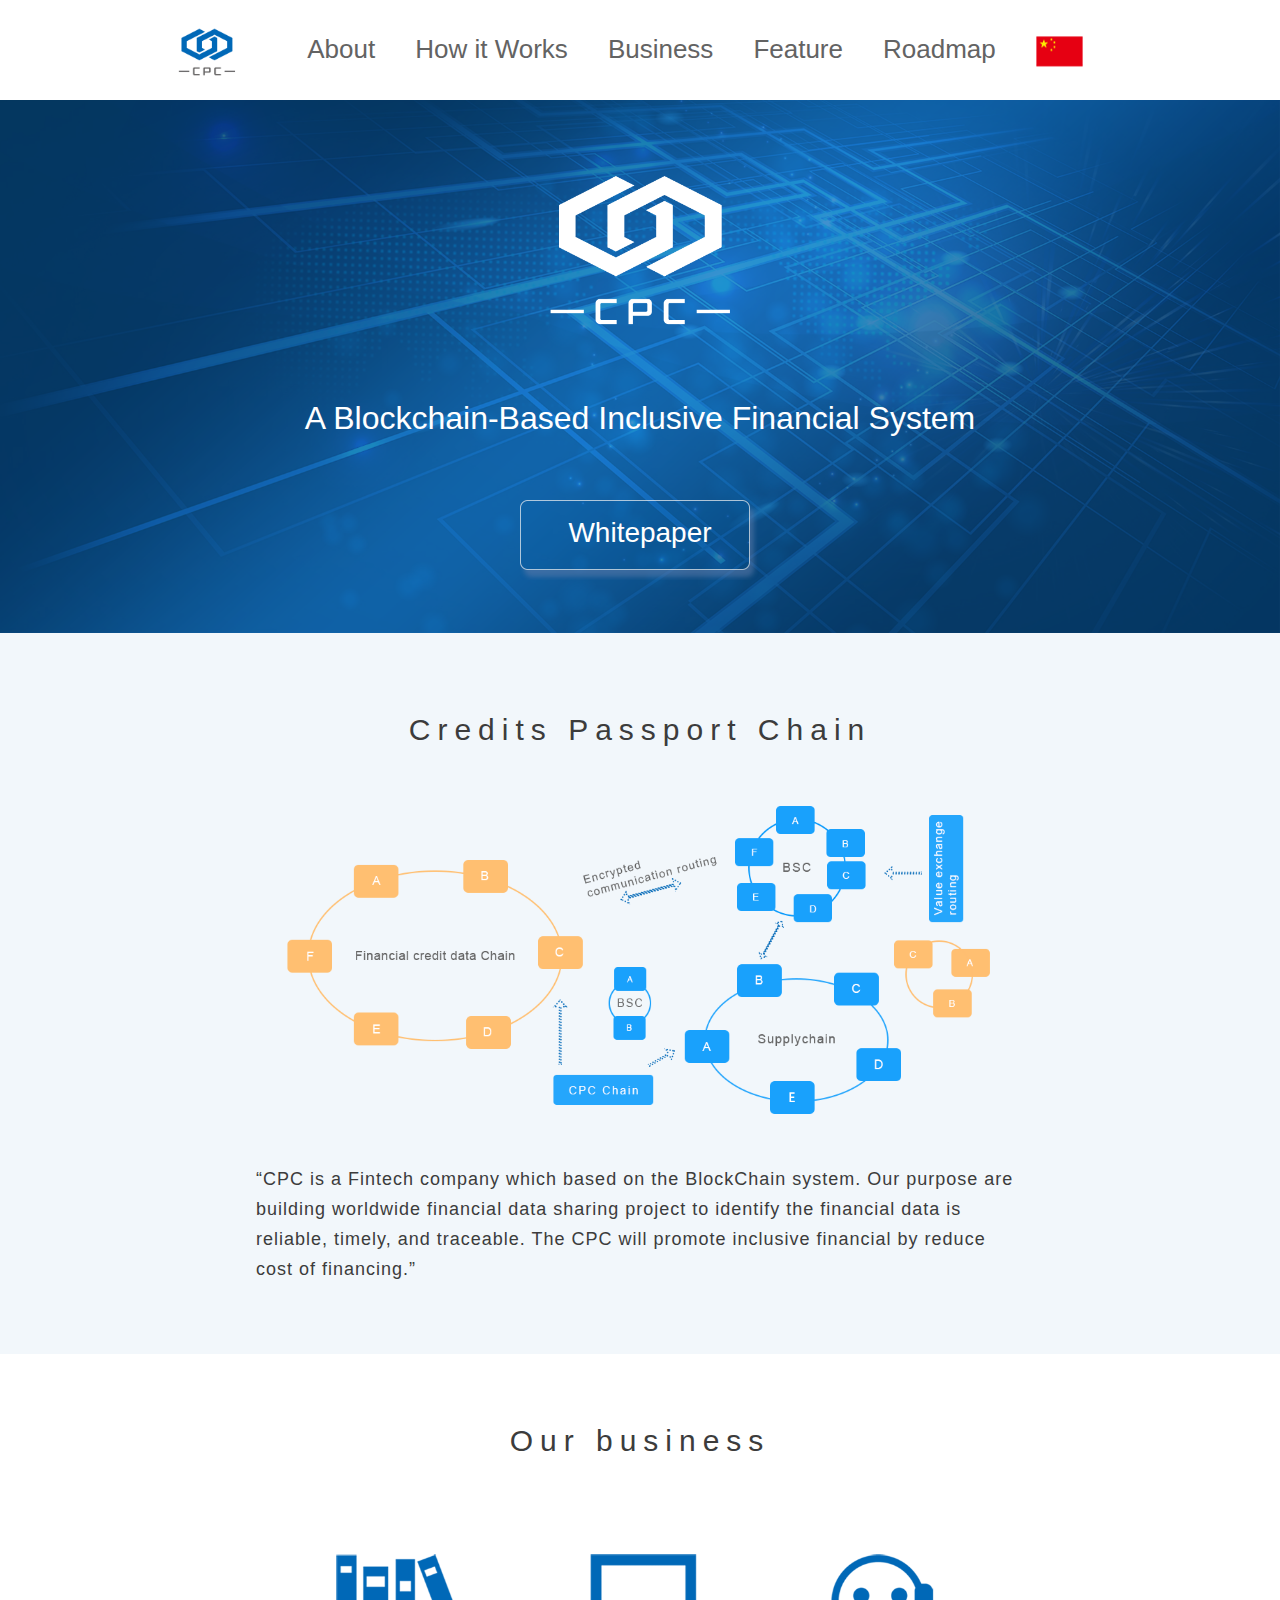
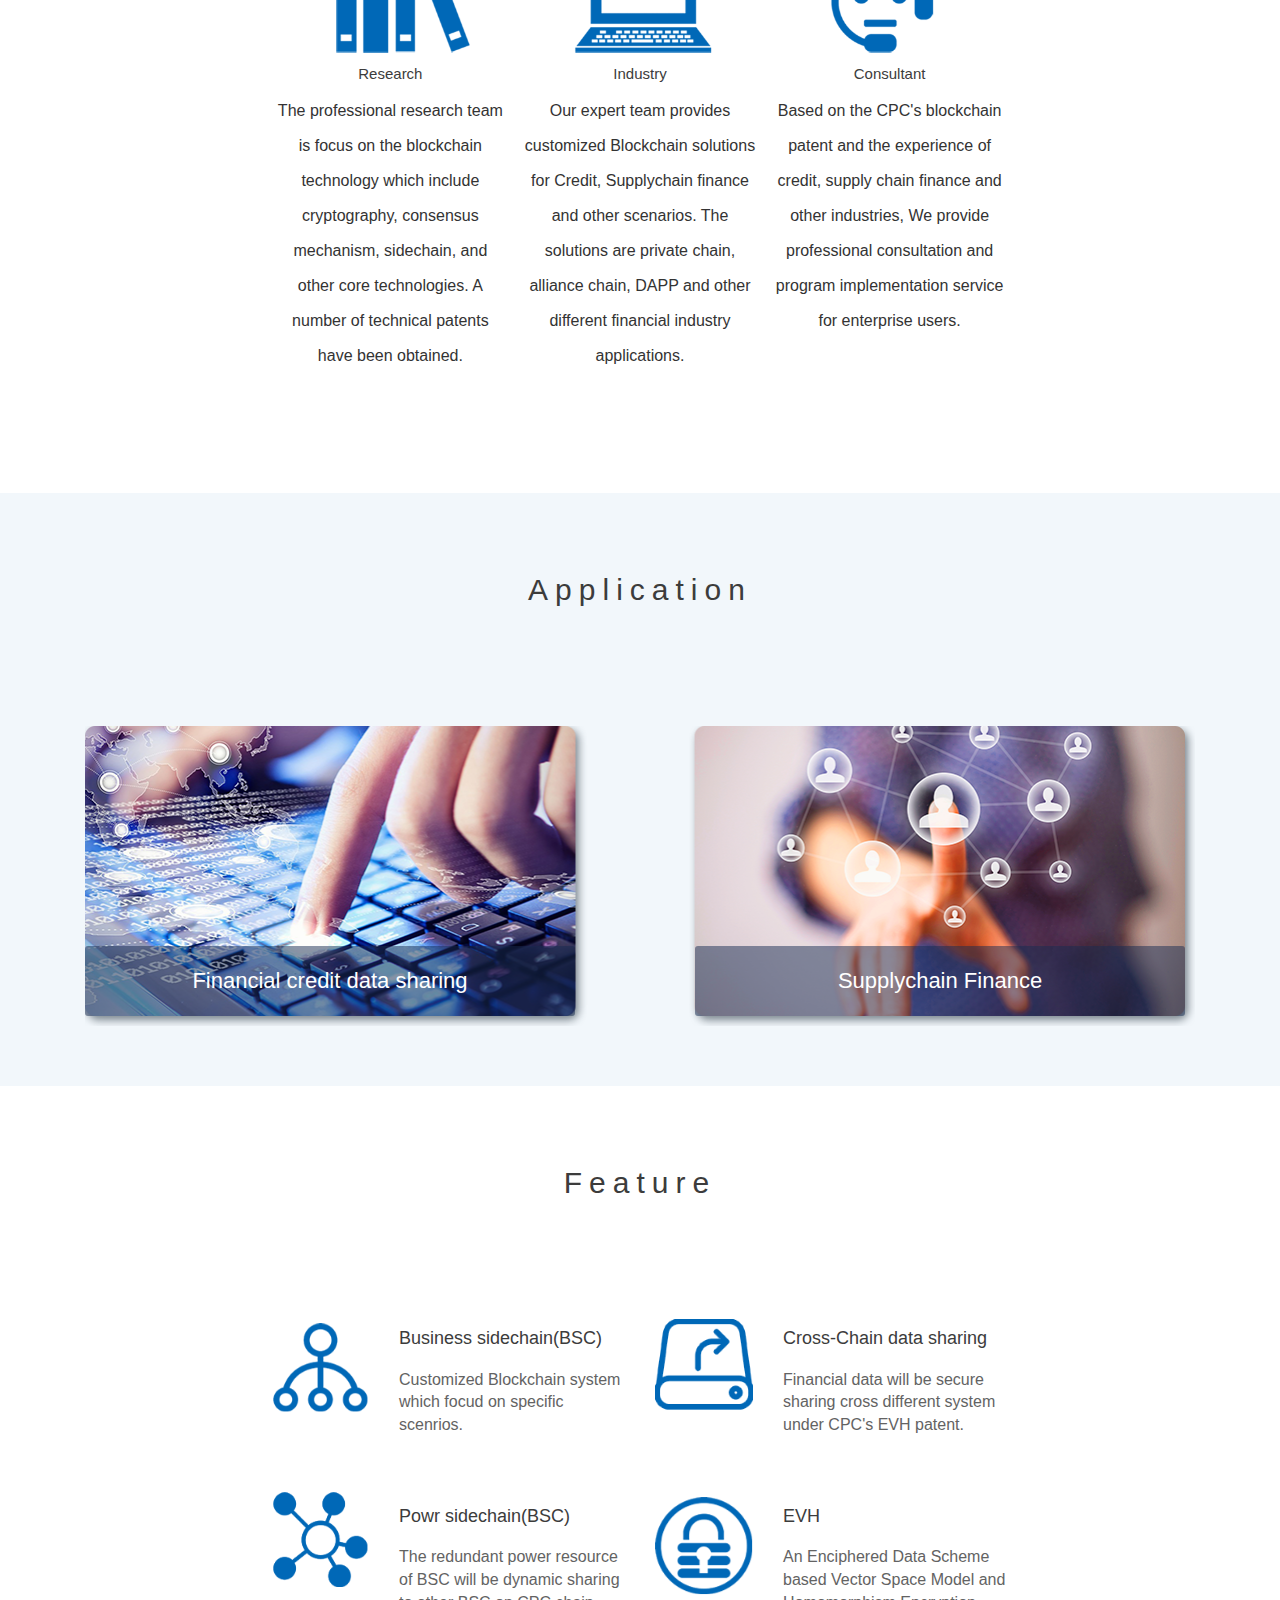
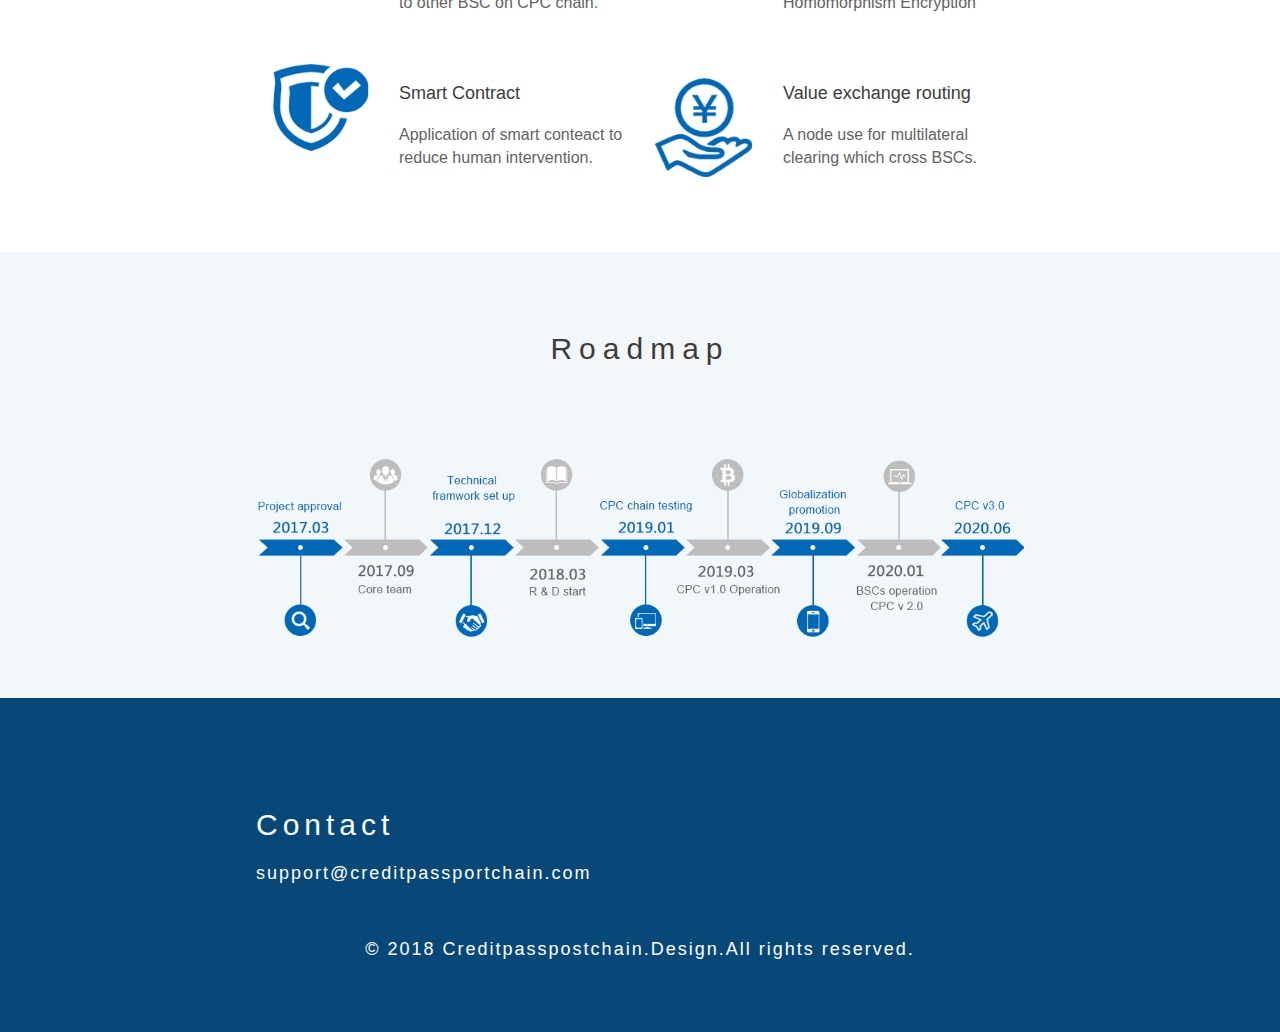
==== commit 2454c51b: "提交代码" ====
--- a/信证通/mobile/index.html
+++ b/信证通/mobile/index.html
@@ -55,7 +55,7 @@
                     <h2 class="blockchain"> A Blockchain-Based Inclusive Financial System</h2>
                     <div class="btnBox">
 
-                        <a href="Creditpassportchain(CPC)v2.4.6.pdf">
+                        <a href="../Creditpassportchain(CPC)v2.4.6.pdf">
                             <div class="btnRight fl">Whitepaper</div>
                         </a>
 
--- a/信证通/mobile/index.css
+++ b/信证通/mobile/index.css
@@ -53,19 +53,24 @@
 }
 
 .btnRight {
-    background: url(../image/btnBg2.png);
+    background: url(../image/btnBg1.png);
     background-size: 100% 100%;
     position: absolute;
     left: 50%;
     bottom: 10%;
     float: left;
     transform: translate(-50%, 0%);
-    height: 92px;
-    width: 300px;
+    height: 80px;
+    width: 240px;
     color: #fff;
     font-size: 28px;
     text-align: center;
-    line-height: 84px;
+    line-height: 65px;
+}
+
+.btnRight:hover {
+    background: url(../image/btnBg2.png);
+    background-size: 100% 100%;
 }
 
 .bannerLogo {
@@ -172,33 +177,26 @@
 
 .content .business div .businessCon span {
     display: inline-block;
-    width: 40%;
+    width: 44.2%;
     color: #fff;
     font-size: 16px;
     line-height: 25px;
     letter-spacing: 3px;
-    vertical-align: top;
+    font-weight: 500;
+    height: 98%;
+    vertical-align: bottom;
+    position: absolute;
+    display: inline-block;
+}
+
+.content .business div .businessCon .spanLeft {
+}
+
+.content .business div .businessCon .spanRight {
+    margin-left: 55%;
 }
 
 .content .business div .businessCon span h5 {
-    font-size: 22px;
-    margin-top: 10%;
-    margin-bottom: 10%;
-}
-
-.content .business div .businessCon .spanLeft {
-    position: absolute;
-    display: inline-block;
-    width: 44.5%;
-    height: 92%;
-    color: #fff;
-    margin-left: 0.5%;
-    font-size: 16px;
-    font-weight: 500;
-    vertical-align: bottom;
-}
-
-.content .business div .businessCon .spanLeft h5 {
     color: #fff;
     font-size: 22px;
     height: 50px;
@@ -207,33 +205,10 @@
     padding-right: 5%;
     background: rgba(24, 44, 82, 0.5);
     text-align: center;
-    margin-top: 48%;
+    margin-top: 50%;
     border-radius: 3px;
-}
-
-.content .business div .businessCon .spanRight {
-    position: absolute;
-    display: inline-block;
-    width: 44.5%;
-    height: 92%;
-    color: #fff;
-    font-size: 16px;
-    margin-left: 55%;
-    font-weight: 500;
-    vertical-align: bottom;
-}
-
-.content .business div .businessCon .spanRight h5 {
-    color: #fff;
     font-size: 22px;
-    height: 50px;
-    line-height: 50px;
-    padding-left: 5%;
-    padding-right: 5%;
-    background: rgba(24, 44, 82, 0.5);
-    text-align: center;
-    margin-top: 48%;
-    border-radius: 3px;
+    margin-bottom: 10%;
 }
 
 .showText {
@@ -299,7 +274,7 @@
 
 .footer {
     background: #084879;
-    padding: 100px 20% 60px 20%;
+    padding: 100px 5% 60px 5%
 }
 
 .footer .footerCon {
@@ -308,20 +283,20 @@
 }
 
 .footer .footerCon h4 {
-    font-size: 24px;
+    font-size: 30px;
     font-family: 'Arial';
     letter-spacing: 5px;
     margin-bottom: 20px;
-    text-align: center;
 }
 
 .footer .footerCon p {
-    font-size: 16px;
+    font-size: 18px;
+    font-family: 'Arial';
     letter-spacing: 2px;
-    text-align: center;
 }
 
 .footer .footerCon .footerCon-p {
+    text-align: center;
     margin-top: 50px;
 }
 
